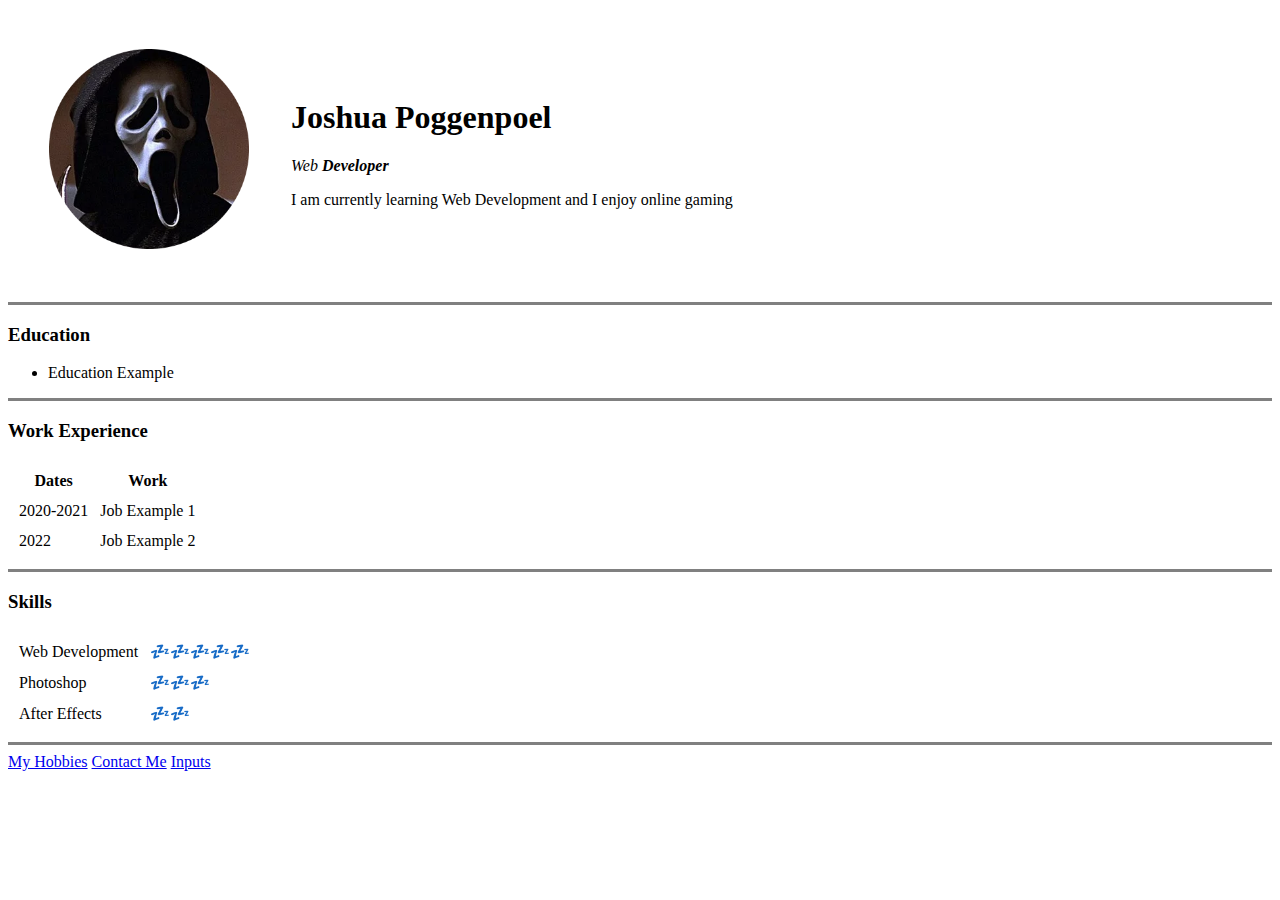
==== index.html @ 70097817 "Added initial personal website files" ====
<!DOCTYPE html>

<head>
    <meta charset="UTF-8">
    <title>Joshua's Personal Site</title>
</head>

<body>
    <table cellspacing="40">
        <tr>
            <td><img src="images\face.png" alt="Joshua Profile Picture" height="200" width="200"></td>
            <td>
                <h1>Joshua Poggenpoel</h1>
                <p><em>Web <strong>Developer</strong></em></p>
                <p>I am currently learning Web Development and I enjoy online gaming</p>
            </td>
        </tr>
    </table>

    <hr size="3" noshade>
    <h3>Education</h3>
    <ul>
        <li>Education Example</li>
    </ul>
    <hr size="3" noshade>
    <h3>Work Experience</h3>
    <table cellspacing="10">
        <thead>
            <tr>
                <th>Dates</th>
                <th>Work</th>
            </tr>
        </thead>
        <tbody>
            <tr>
                <td>2020-2021</td>
                <td>Job Example 1</td>
            </tr>
            <tr>
                <td>2022</td>
                <td>Job Example 2</td>
            </tr>
        </tbody>
        <tfoot>

        </tfoot>

    </table>
    <hr size="3" noshade>
    <h3>Skills</h3>
    <table cellspacing="10">
        <tr>
            <td>Web Development</td>
            <td>💤💤💤💤💤</td>
        </tr>
        <tr>
            <td>Photoshop</td>
            <td>💤💤💤</td>
        </tr>
        <tr>
            <td>After Effects</td>
            <td>💤💤</td>
        </tr>
    </table>
    <hr size="3" noshade>
    <a href="hobbies.html">My Hobbies</a>
    <a href="contact.html">Contact Me</a>
    <a href="inputs.html">Inputs</a>
</body>

</html>
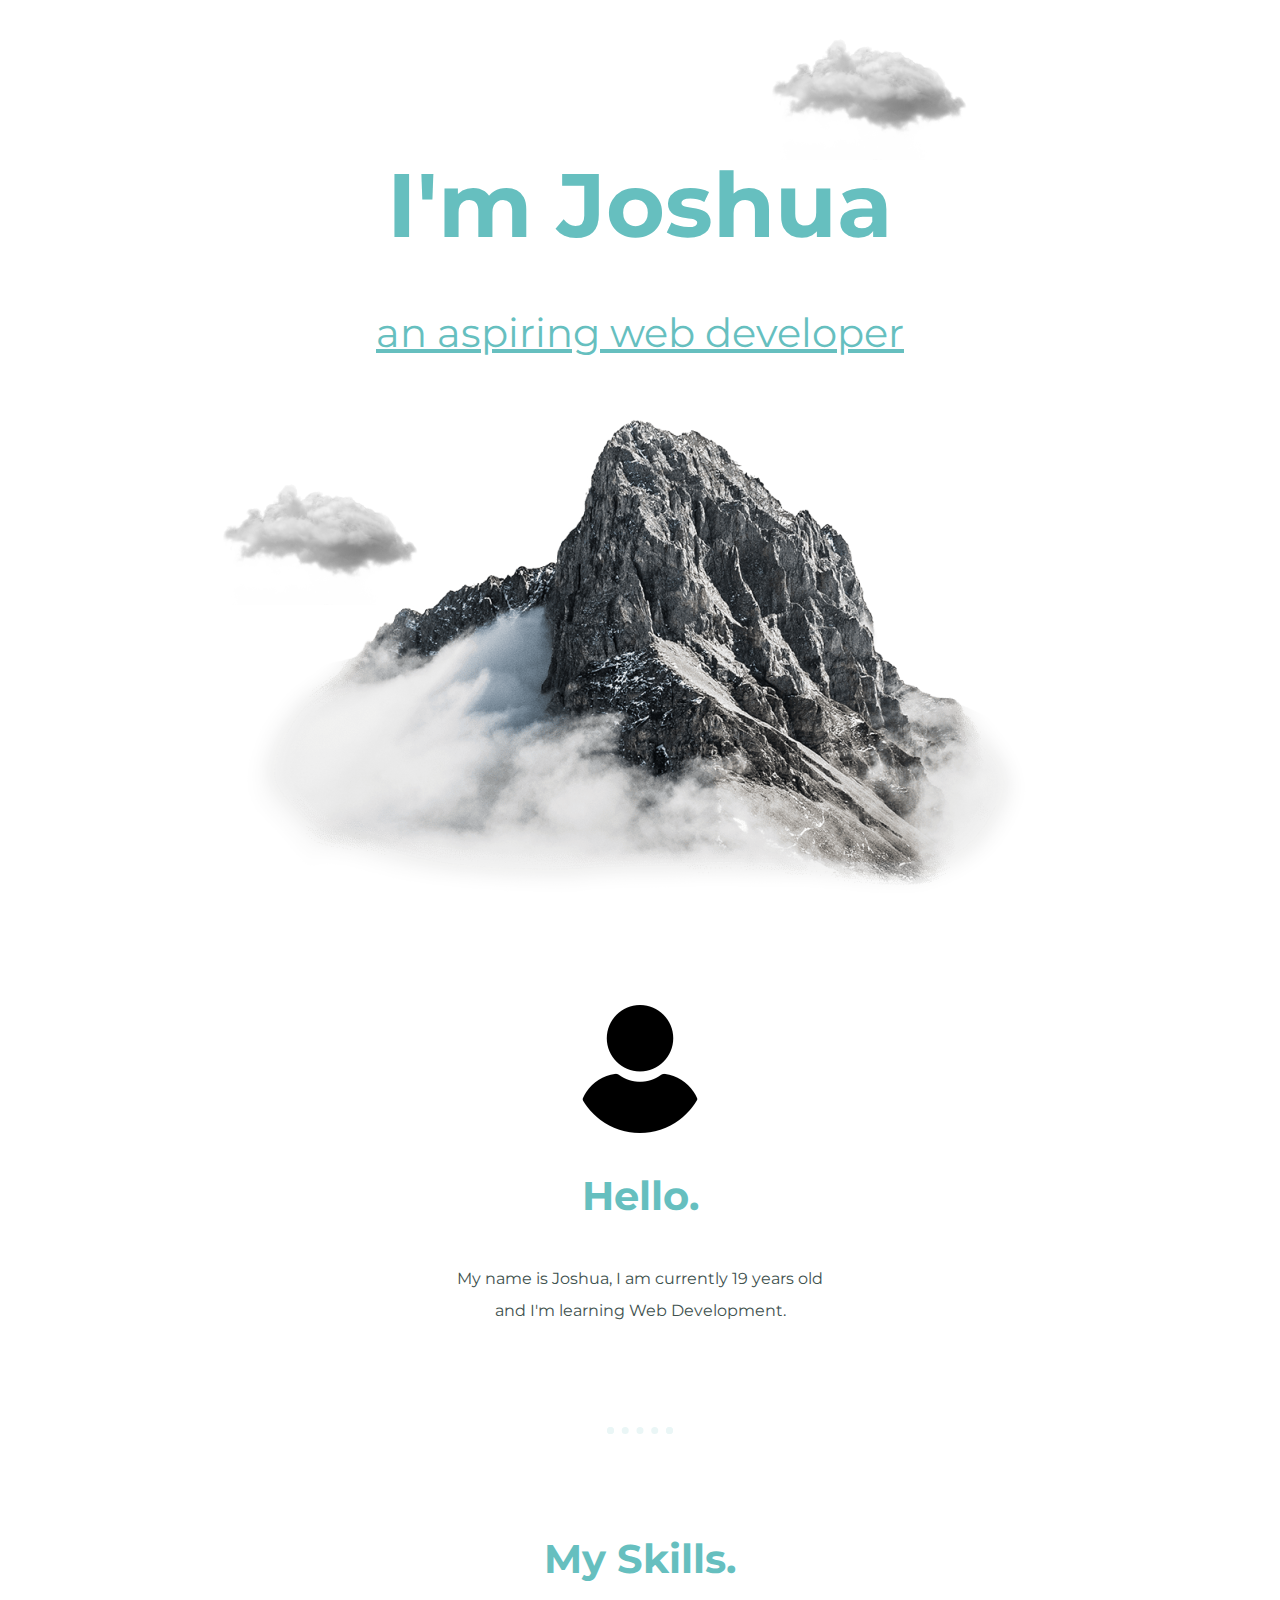
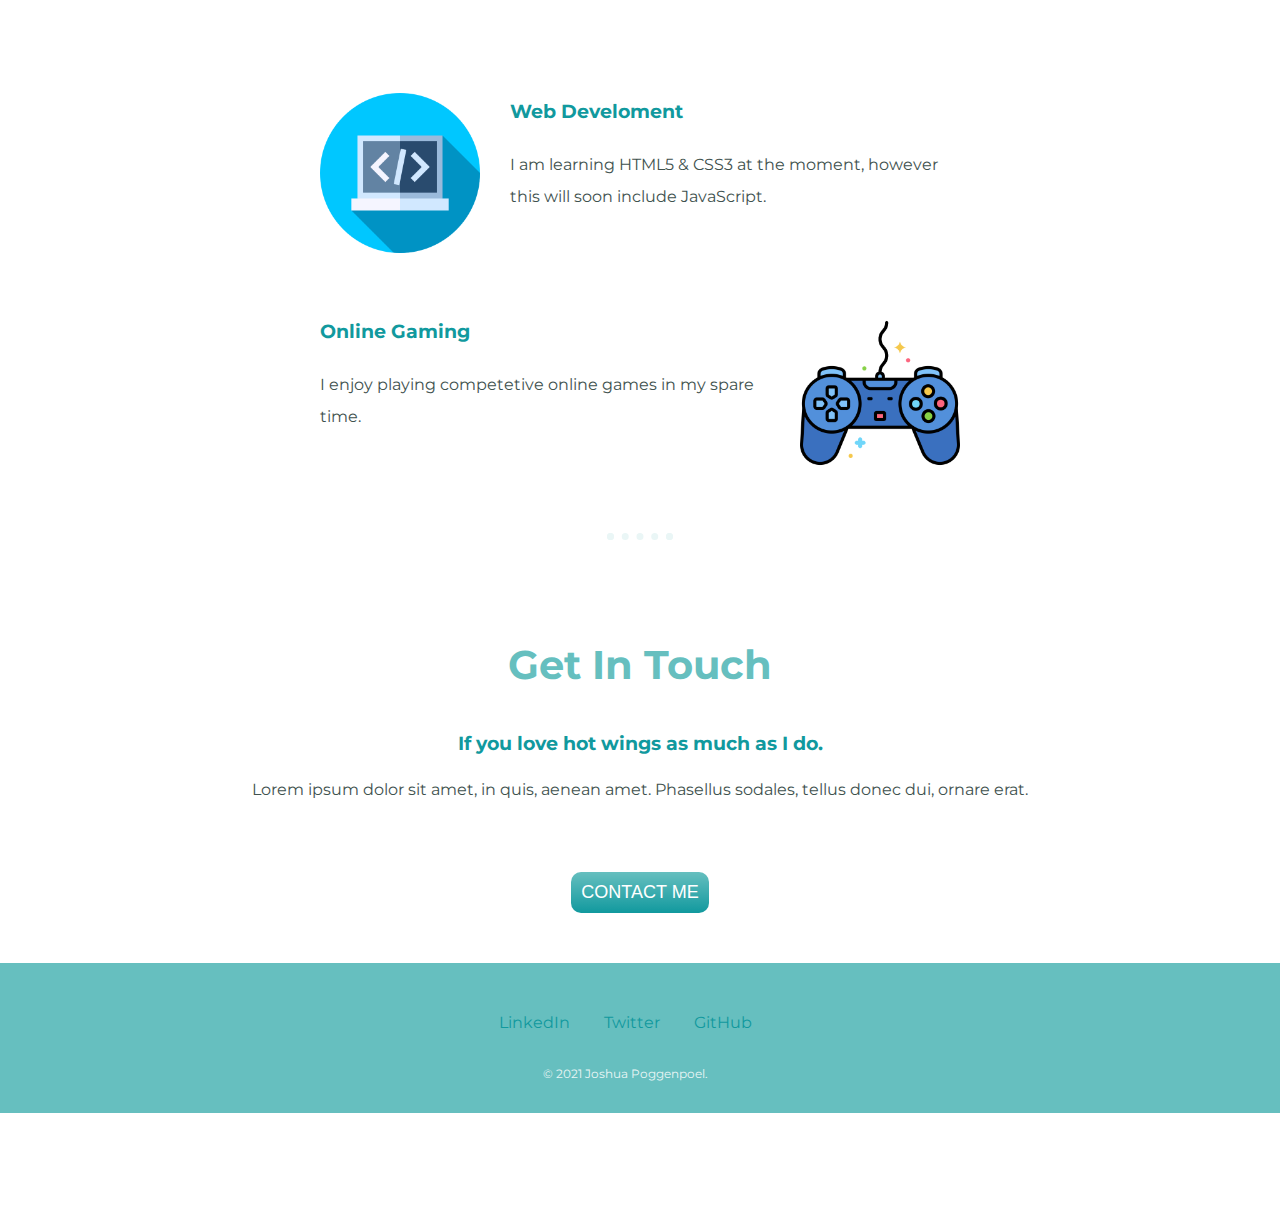
==== commit 22572787: "Add files via upload" ====
--- a/index.html
+++ b/index.html
@@ -1,71 +1,63 @@
 <!DOCTYPE html>
+<html lang="en">
 
 <head>
     <meta charset="UTF-8">
-    <title>Joshua's Personal Site</title>
+    <meta http-equiv="X-UA-Compatible" content="IE=edge">
+    <meta name="viewport" content="width=device-width, initial-scale=1.0">
+    <title>Joshua Poggenpoel</title>
+    <link rel="stylesheet" href="css/styles.css">
+    <link rel="icon" href="images/favicon.ico">
+    <link href="https://fonts.googleapis.com/css2?family=Montserrat:wght@600&display=swap" rel="stylesheet">
 </head>
 
 <body>
-    <table cellspacing="40">
-        <tr>
-            <td><img src="images\face.png" alt="Joshua Profile Picture" height="200" width="200"></td>
-            <td>
-                <h1>Joshua Poggenpoel</h1>
-                <p><em>Web <strong>Developer</strong></em></p>
-                <p>I am currently learning Web Development and I enjoy online gaming</p>
-            </td>
-        </tr>
-    </table>
+    <div class="top-container">
+        <img class="top-cloud" src="images/cloud.png" alt="cloud-image">
+        <h1>I'm Joshua</h1>
+        <p>
+        <h2 class="title">an aspiring web developer</h2></span>
+        </p>
+        <img class="bottom-cloud" src="images/cloud.png" alt="cloud-image">
+        <img class="home" src="images/new.png" alt="mountain-image">
 
-    <hr size="3" noshade>
-    <h3>Education</h3>
-    <ul>
-        <li>Education Example</li>
-    </ul>
-    <hr size="3" noshade>
-    <h3>Work Experience</h3>
-    <table cellspacing="10">
-        <thead>
-            <tr>
-                <th>Dates</th>
-                <th>Work</th>
-            </tr>
-        </thead>
-        <tbody>
-            <tr>
-                <td>2020-2021</td>
-                <td>Job Example 1</td>
-            </tr>
-            <tr>
-                <td>2022</td>
-                <td>Job Example 2</td>
-            </tr>
-        </tbody>
-        <tfoot>
+    </div>
+    <div class="middle-container">
+        <div class="profile">
+            <img src="images/user.png" alt="user-image" height="128px" width="128px">
+            <h2>Hello.</h2>
+            <p class="intro" > My name is Joshua, I am currently 19 years old and I'm learning Web Development.
+            </p>
+        </div>
+        <hr>
+        <div class="skills">
+            <h2>My Skills.</h2>
+            <div class="skill-row">
+                <img class="skill-image1" src="images/programming.png" alt="">
+                <h3>Web Develoment</h3>
+                <p class="skill1-description">I am learning HTML5 & CSS3 at the moment, however this will soon include
+                    JavaScript.</p>
+            </div>
+            <div class="skill-row">
+                <img class="skill-image2" src="images/gaming.png" alt="">
+                <h3>Online Gaming</h3>
+                <p class="skill2-description">I enjoy playing competetive online games in my spare time.</p>
+            </div>
+        </div>
+        <hr>
+        <div class="contact-me">
+            <h2>Get In Touch</h2>
+            <h3>If you love hot wings as much as I do.</h3>
+            <p>Lorem ipsum dolor sit amet, in quis, aenean amet. Phasellus sodales, tellus donec dui, ornare erat.</p>
+            <a class="contact-button" href="mailto:ittsjoshua@gmail.com">CONTACT ME</a>
+        </div>
+        <div class="bottom-container">
+            <a class="footer-link" href="https://www.linkedin.com/">LinkedIn</a>
+            <a class="footer-link" href="https://twitter.com/">Twitter</a>
+            <a class="footer-link" target="_blank" href="https://www.github.com/blurryprophecy">GitHub</a>
+            <p class="footer">© 2021 Joshua Poggenpoel.</p>
+        </div>
 
-        </tfoot>
-
-    </table>
-    <hr size="3" noshade>
-    <h3>Skills</h3>
-    <table cellspacing="10">
-        <tr>
-            <td>Web Development</td>
-            <td>💤💤💤💤💤</td>
-        </tr>
-        <tr>
-            <td>Photoshop</td>
-            <td>💤💤💤</td>
-        </tr>
-        <tr>
-            <td>After Effects</td>
-            <td>💤💤</td>
-        </tr>
-    </table>
-    <hr size="3" noshade>
-    <a href="hobbies.html">My Hobbies</a>
-    <a href="contact.html">Contact Me</a>
-    <a href="inputs.html">Inputs</a>
 </body>
 
 </html>--- a/css/styles.css
+++ b/css/styles.css
@@ -0,0 +1,152 @@
+h1 {
+    margin: 50px auto 0 auto;
+    font-size: 5.625rem;
+    color: #66BFBF;
+}
+
+h2 {
+    font-size: 2.5rem;
+    color: #66BFBF;
+    padding-bottom: 10px;
+}
+
+h3 { 
+    color: #11999E;
+}
+
+.footer-link {
+    color: #11999E;
+}
+
+body {
+    margin: 0;
+    text-align: center;
+    font-family: 'Montserrat', sans-serif;
+    color: #40514E;
+}
+
+.middle-container{
+    margin: 100px 0 ;
+}
+
+.top-container {
+    background-color: white;
+    position: relative;
+    padding-top: 100px;
+}
+
+.title {
+    font-weight: normal;
+    text-decoration: underline;
+    line-height: 2;
+}
+
+.developer {
+    text-decoration: underline;
+}
+
+.bottom-cloud {
+    position: absolute;
+    left: 200px;
+    bottom: 300px;
+    width: 231px;
+    height: 150px;
+}
+
+.top-cloud {
+    position: absolute;
+    right: 300px;
+    top: 10px;
+    width: 231px;
+    height: 150px;
+}
+
+.nav-bar {
+    background-color: white;
+    height: 50px;
+}
+
+.skill-row {
+    width: 50%;
+    margin: 100px auto 100px auto;
+    text-align: left;
+    line-height: 2;
+
+}
+
+.skill-image1 {
+    width: 25%;
+    float: left;
+    margin-right: 30px;
+}
+
+.skill-image2 {
+    width: 25%;
+    float: right;
+    margin-left: 30px;
+}
+
+hr {
+    border-style: dotted;
+    border-width: 7px;
+    color: #EAF6F6;
+    width: 4%;
+    border-bottom-style: none;
+    margin: 100px auto 100px auto;
+}
+
+.contact-button {
+    margin: 50px;
+    background: #66BFBF;
+    background-image: -webkit-linear-gradient(top, #66BFBF, #11999E);
+    background-image: -moz-linear-gradient(top, #66BFBF, #11999E);
+    background-image: -ms-linear-gradient(top, #66BFBF, #11999E);
+    background-image: -o-linear-gradient(top, #66BFBF, #11999E);
+    background-image: -webkit-gradient(to bottom, #66BFBF, #11999E);
+    -webkit-border-radius: 10px;
+    -moz-border-radius: 10px;
+    border-radius: 10px;
+    color: #FFFFFF;
+    font-family: Helvetica;
+    font-size: 18px;
+    font-weight: 100;
+    padding: 10px;
+    text-decoration: none;
+    display: inline-block;
+    cursor: pointer;
+    text-align: center;
+ }
+
+.bottom-container {
+    background-color: #66BFBF;
+    height: 150px;
+}
+
+.footer-link {
+    display: inline-block;
+    position: relative;
+    margin-top: 50px;
+    margin-right: 30px;
+    text-decoration: none;
+}
+
+.footer{
+    color: #EAF6F6;
+    font-size: 0.75rem;
+    margin-top: 30px;
+    margin-left: -30px;
+}
+
+.intro{
+    width: 30%;
+    margin: auto;
+}
+
+.contact-message{
+    width: 40%;
+    margin: 40px auto 60px;
+}
+
+p{
+    line-height: 2;
+}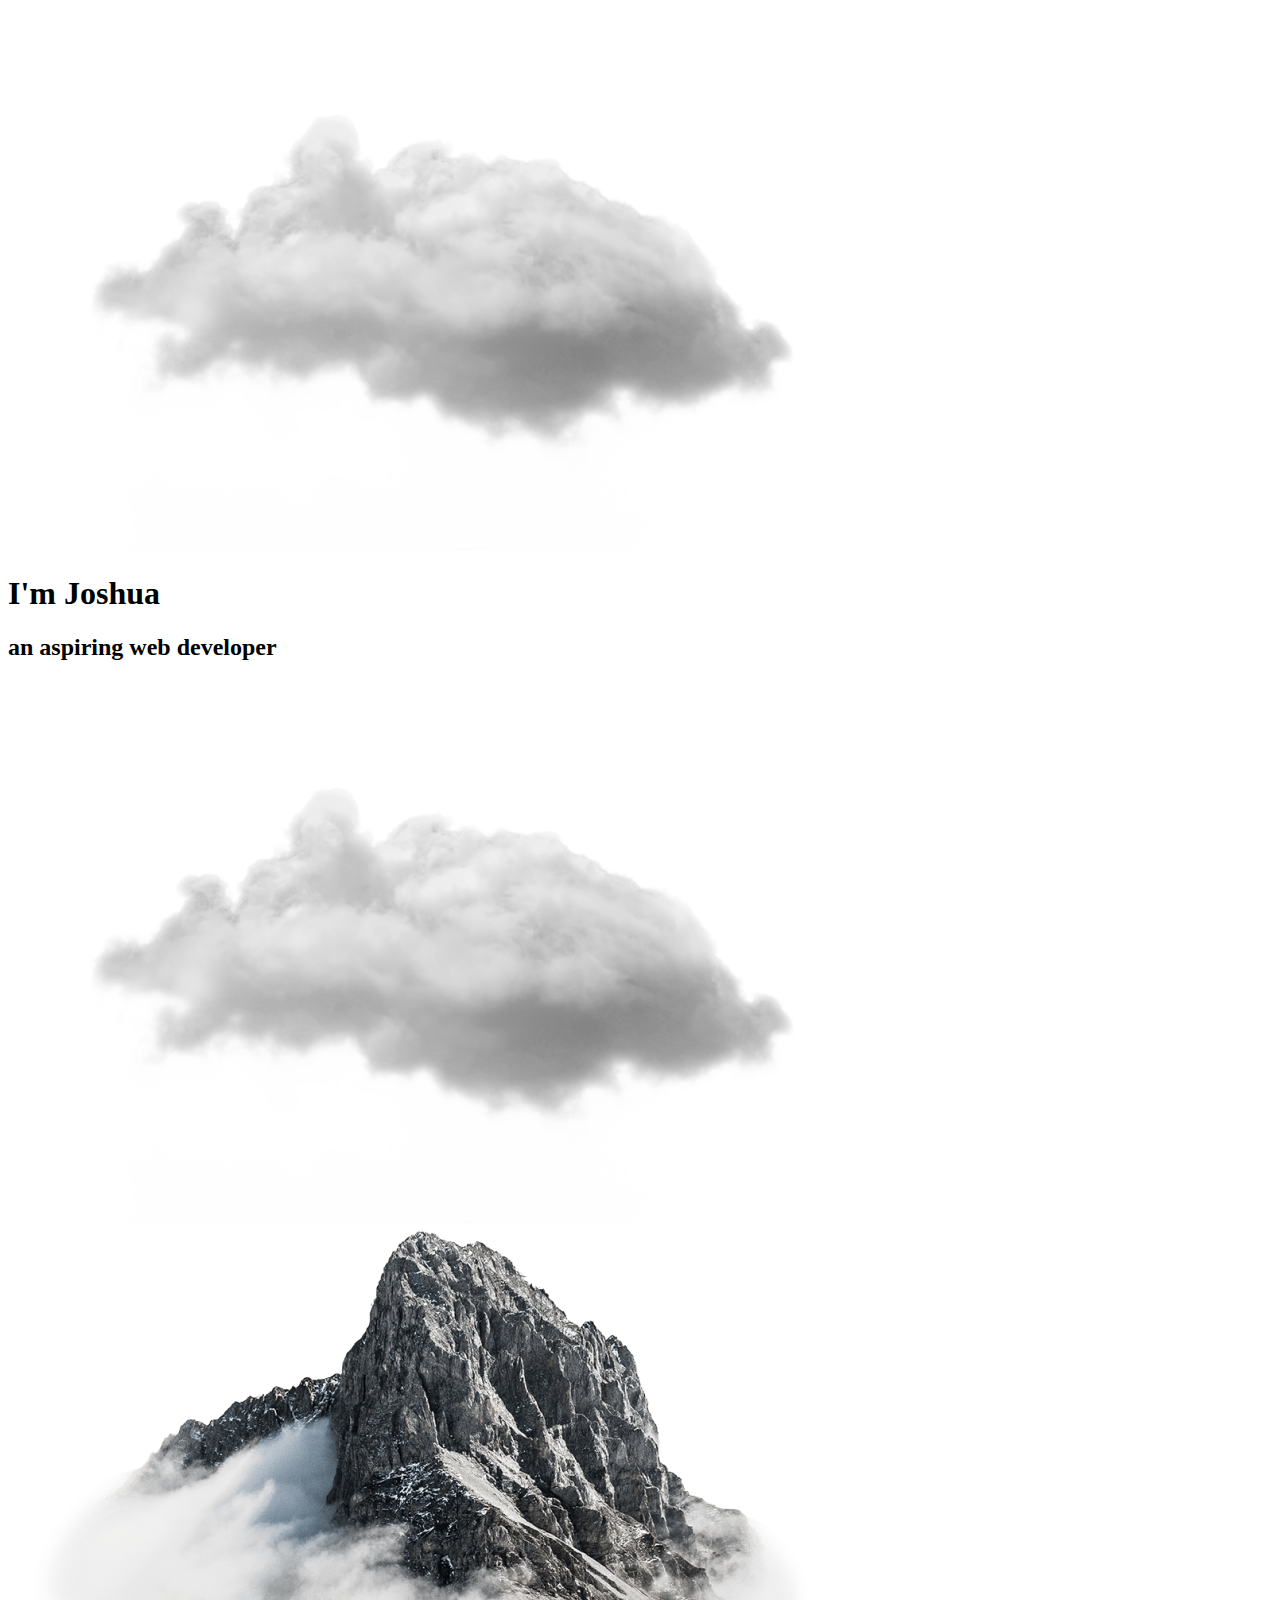
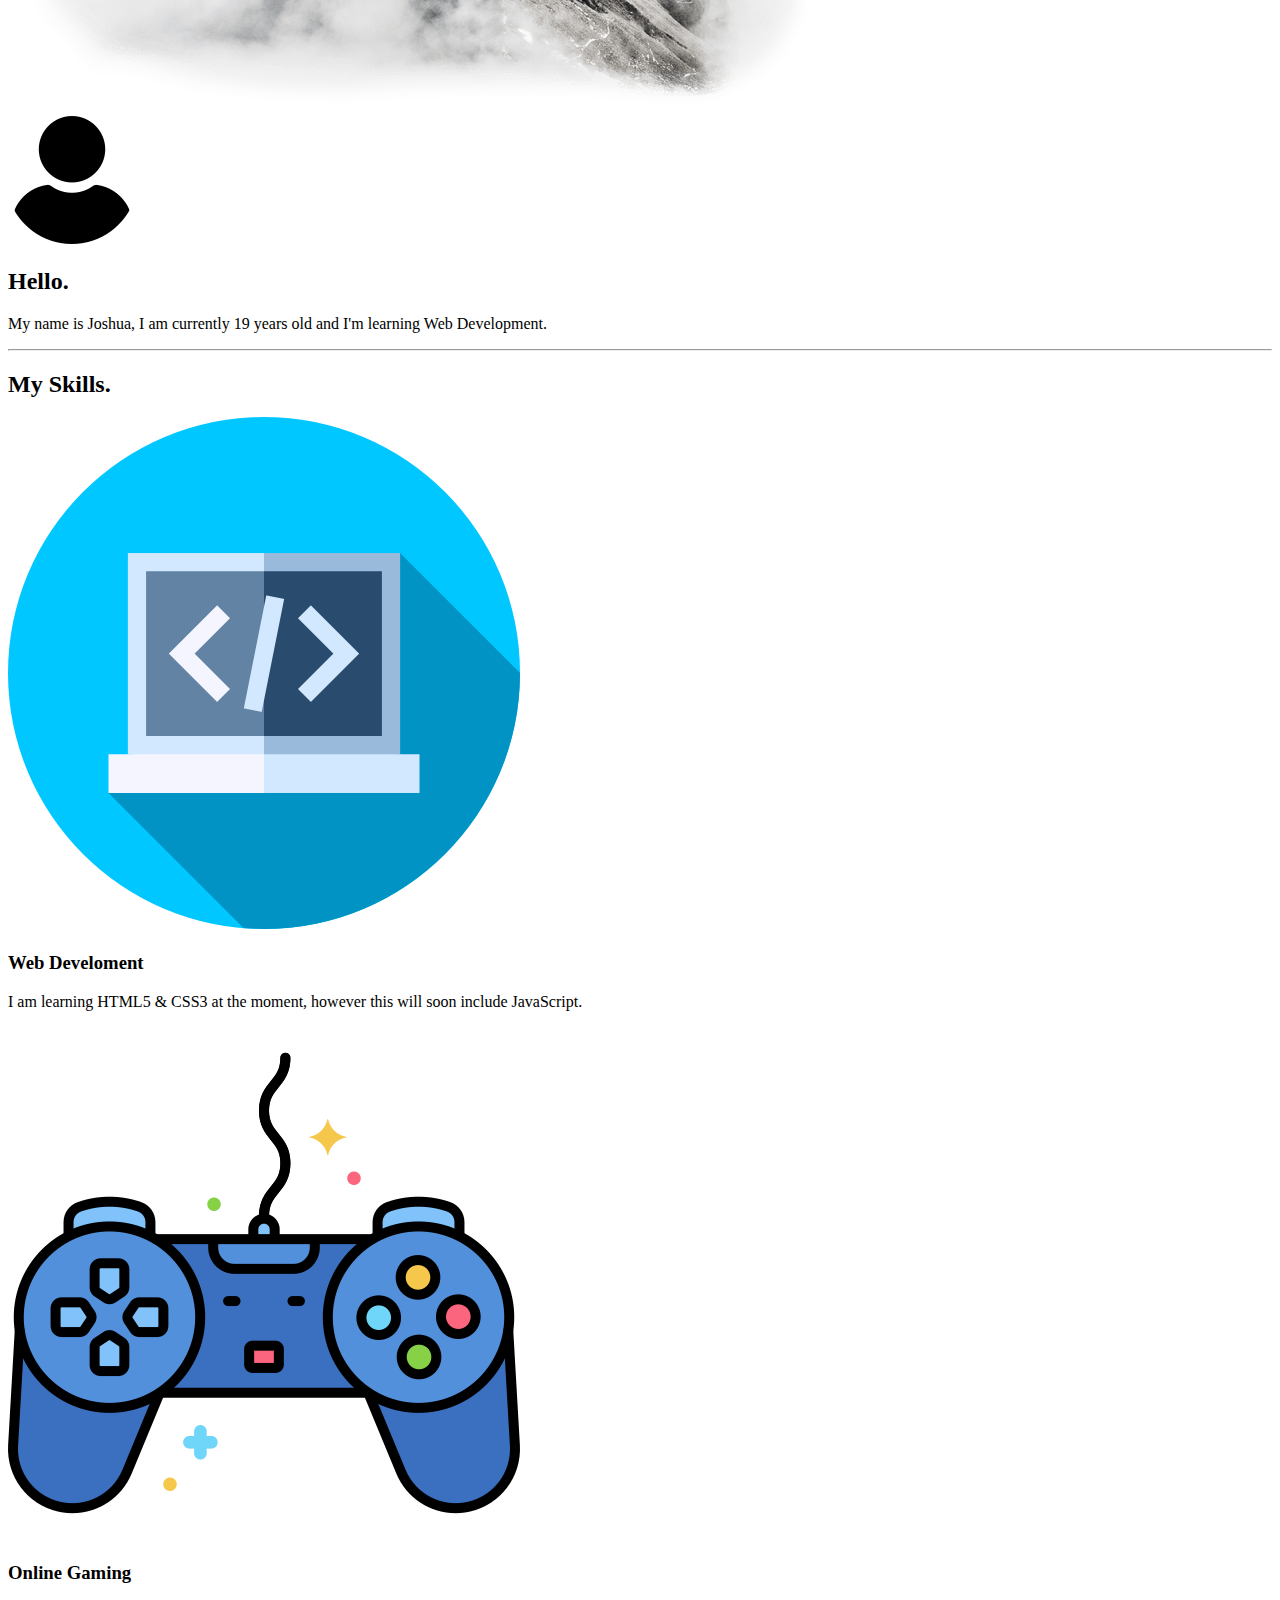
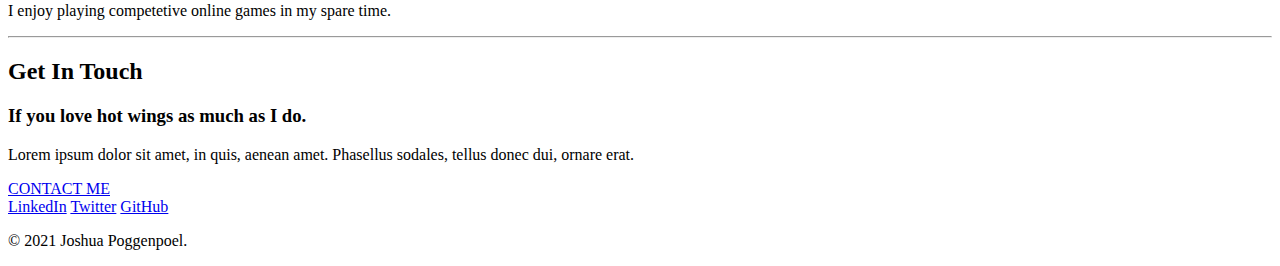
==== commit 7ac49b69: "Add files via upload" ====
--- a/index.html
+++ b/index.html
@@ -12,6 +12,7 @@
 </head>
 
 <body>
+    <div class="nav-bar"></div>
     <div class="top-container">
         <img class="top-cloud" src="images/cloud.png" alt="cloud-image">
         <h1>I'm Joshua</h1>
@@ -26,8 +27,7 @@
         <div class="profile">
             <img src="images/user.png" alt="user-image" height="128px" width="128px">
             <h2>Hello.</h2>
-            <p class="intro" > My name is Joshua, I am currently 19 years old and I'm learning Web Development.
-            </p>
+            <p class="intro" > My name is Joshua, I am currently 19 years old and I'm learning Web Development.</p>
         </div>
         <hr>
         <div class="skills">
@@ -48,16 +48,15 @@
         <div class="contact-me">
             <h2>Get In Touch</h2>
             <h3>If you love hot wings as much as I do.</h3>
-            <p>Lorem ipsum dolor sit amet, in quis, aenean amet. Phasellus sodales, tellus donec dui, ornare erat.</p>
+            <p class="last-p" >Lorem ipsum dolor sit amet, in quis, aenean amet. Phasellus sodales, tellus donec dui, ornare erat.</p>
             <a class="contact-button" href="mailto:ittsjoshua@gmail.com">CONTACT ME</a>
         </div>
-        <div class="bottom-container">
-            <a class="footer-link" href="https://www.linkedin.com/">LinkedIn</a>
-            <a class="footer-link" href="https://twitter.com/">Twitter</a>
-            <a class="footer-link" target="_blank" href="https://www.github.com/blurryprophecy">GitHub</a>
-            <p class="footer">© 2021 Joshua Poggenpoel.</p>
-        </div>
-
+    <div class="bottom-container">
+        <a class="footer-link" href="https://www.linkedin.com/">LinkedIn</a>
+        <a class="footer-link" href="https://twitter.com/">Twitter</a>
+        <a class="footer-link" target="_blank" href="https://www.github.com/blurryprophecy">GitHub</a>
+        <p class="footer">© 2021 Joshua Poggenpoel.</p>
+    </div>
 </body>
 
 </html>